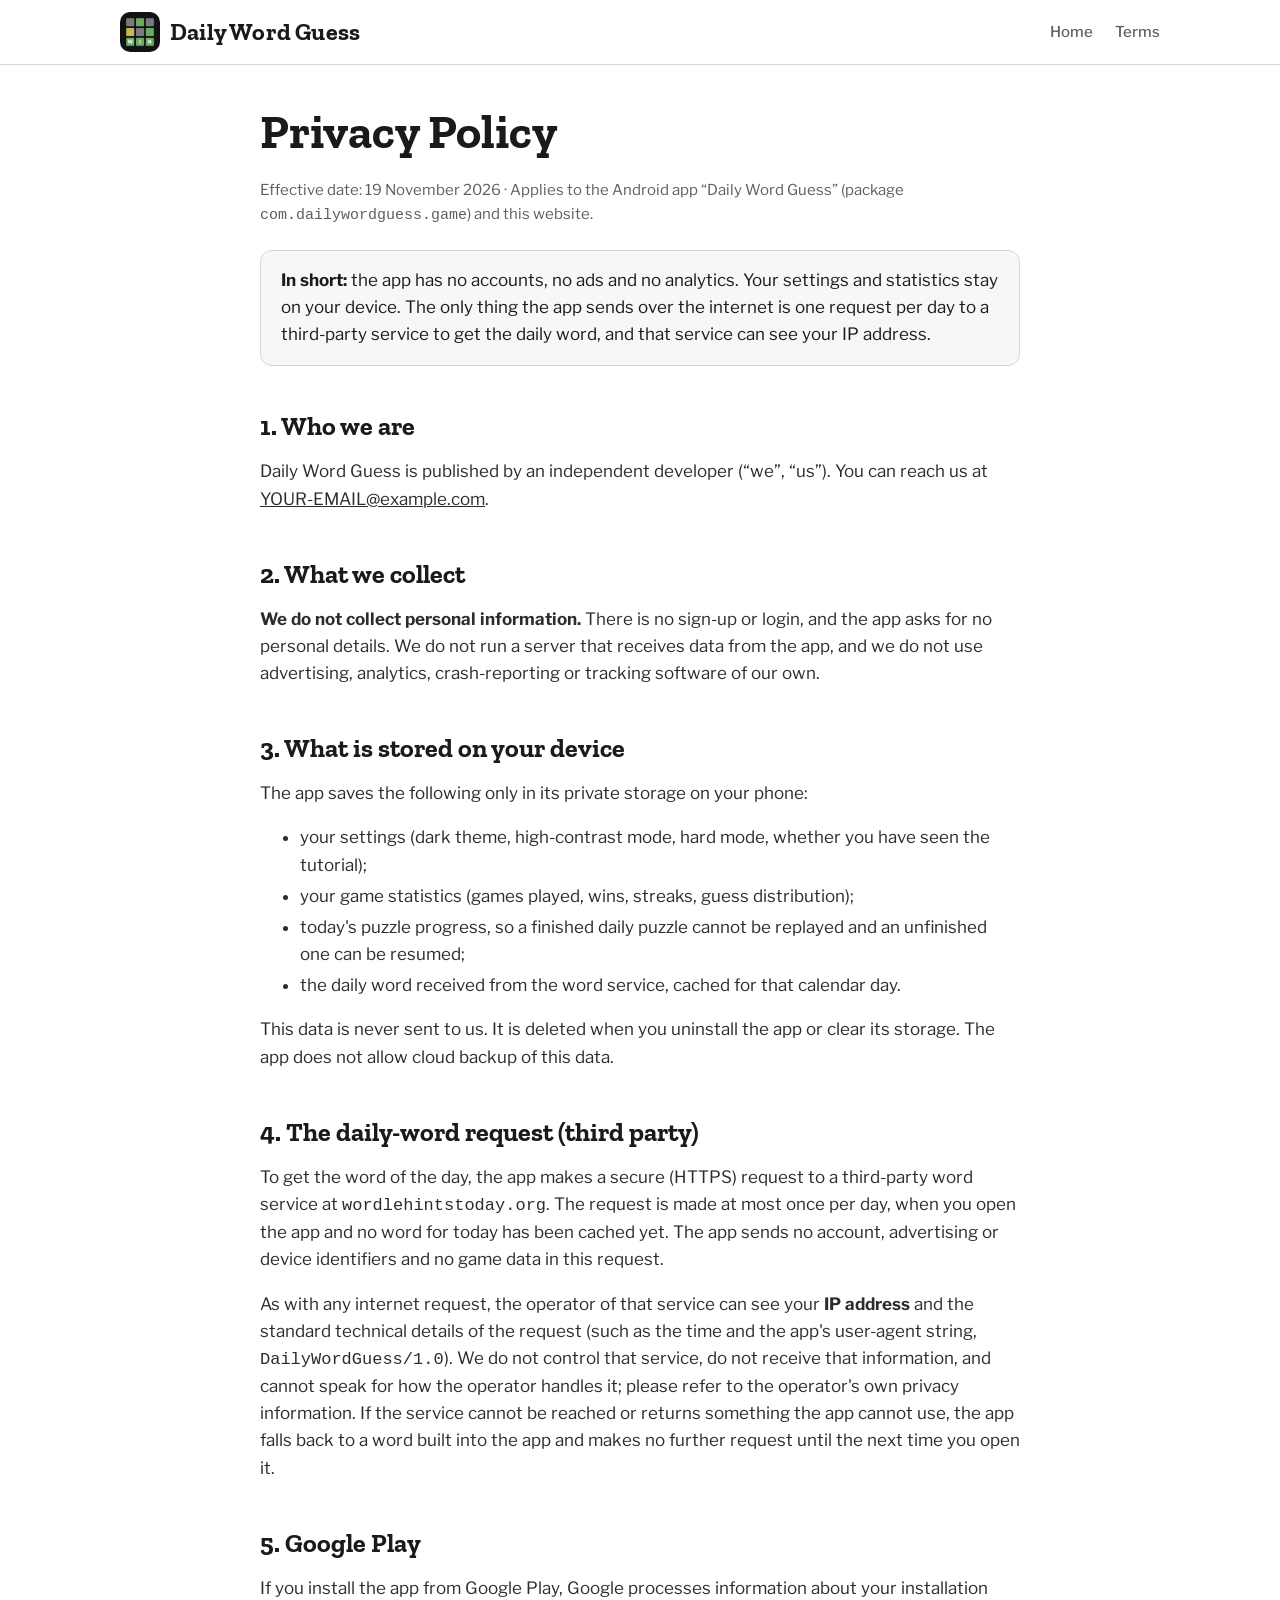
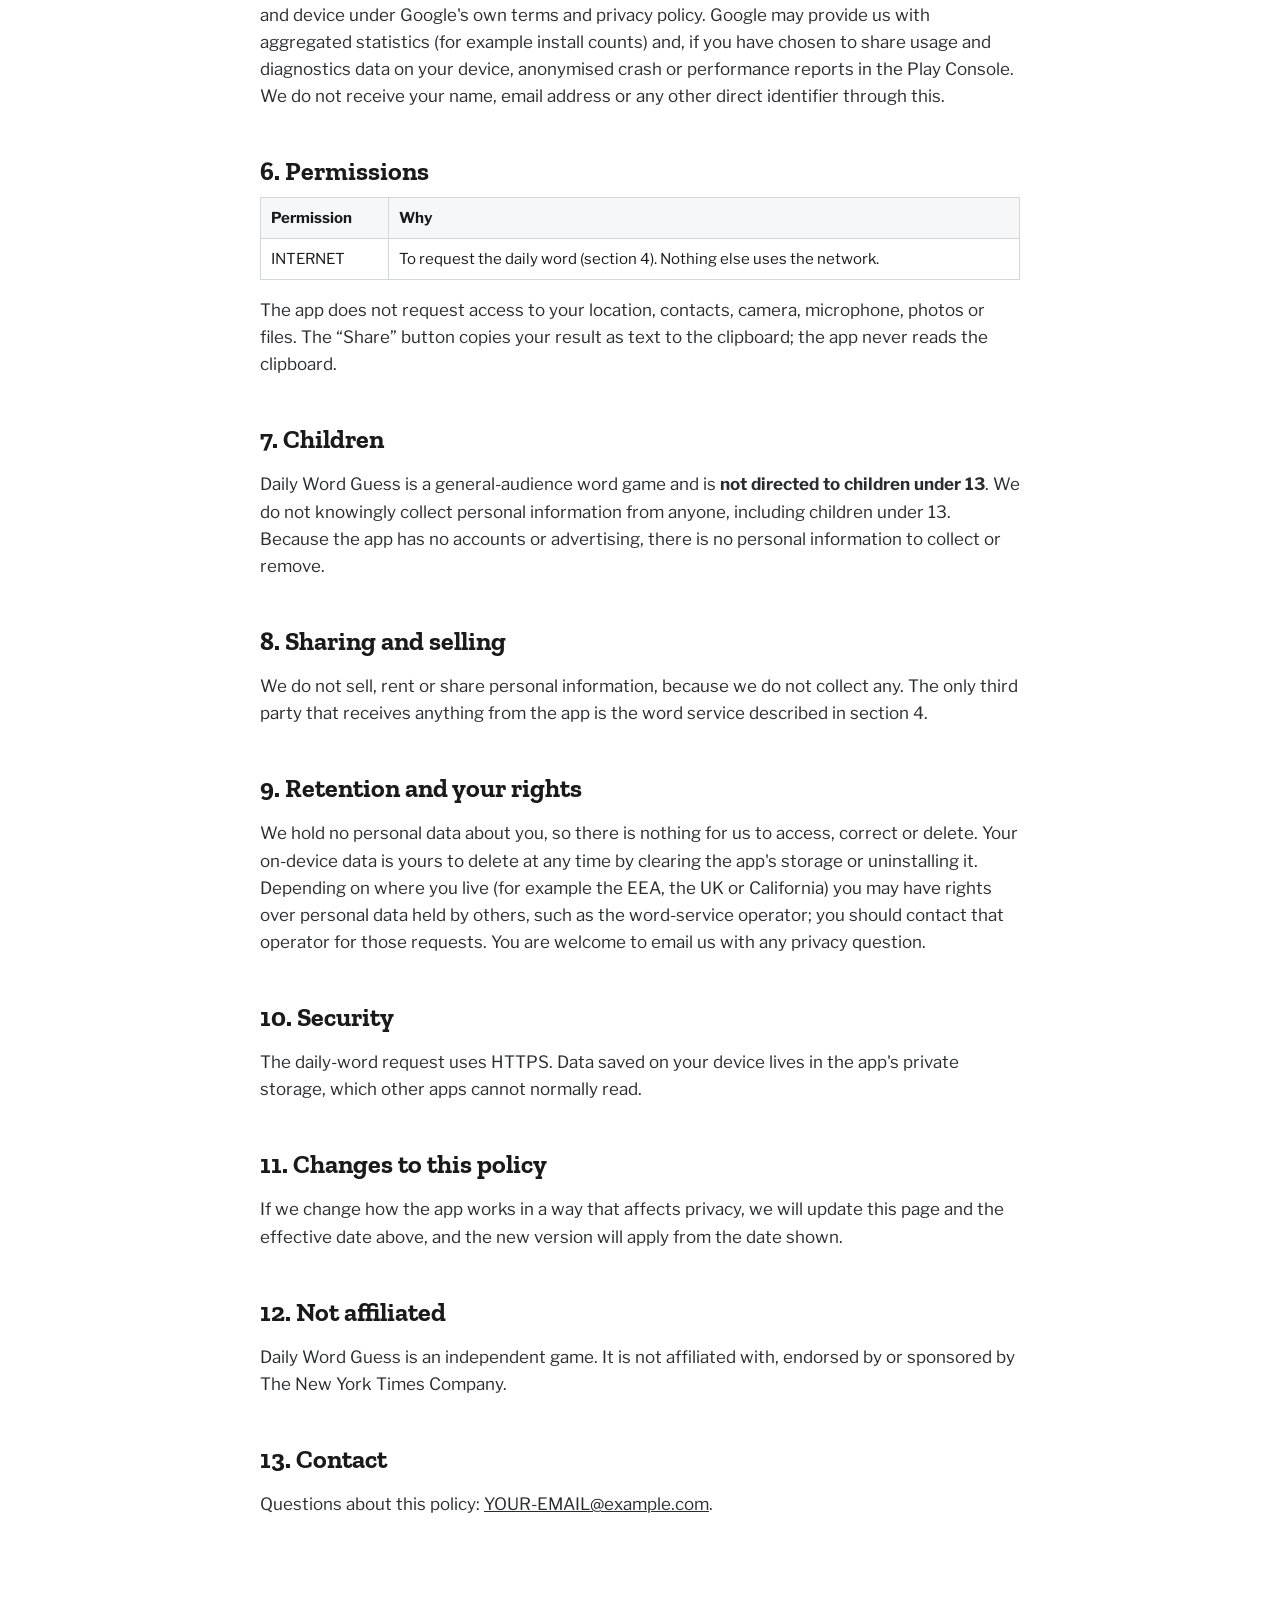
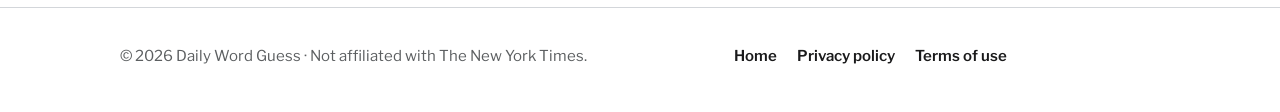
==== privacy.html @ 6bc9a317 "Daily Word Guess website" ====
<!doctype html>
<html lang="en">
<head>
<meta charset="utf-8">
<meta name="viewport" content="width=device-width, initial-scale=1">
<title>Privacy Policy - Daily Word Guess</title>
<meta name="description" content="Privacy policy for the Daily Word Guess Android app: no accounts, no ads, no analytics. Statistics stay on your device; the daily word is requested from a third-party service.">
<meta name="theme-color" content="#ffffff">
<link rel="icon" type="image/png" href="assets/img/favicon.png">
<link rel="canonical" href="https://md-sharik.github.io/daily-word-guess/privacy.html">
<link rel="stylesheet" href="assets/css/style.css">
</head>
<body>
<header class="nav">
  <div class="wrap nav-in">
    <a class="brand" href="./" aria-label="Daily Word Guess home"><img src="assets/img/icon-180.png" width="40" height="40" alt=""><span>Daily Word Guess</span></a>
    <nav class="links" aria-label="Main"><a href="./">Home</a><a href="terms.html">Terms</a></nav>
  </div>
</header>
<main class="wrap doc">
<h1>Privacy Policy</h1>
<p class="meta">Effective date: 19 November 2026 &middot; Applies to the Android app &ldquo;Daily Word Guess&rdquo; (package <code>com.dailywordguess.game</code>) and this website.</p>

<div class="box"><strong>In short:</strong> the app has no accounts, no ads and no analytics. Your settings and statistics stay on your device. The only thing the app sends over the internet is one request per day to a third-party service to get the daily word, and that service can see your IP address.</div>

<h2>1. Who we are</h2>
<p>Daily Word Guess is published by an independent developer (&ldquo;we&rdquo;, &ldquo;us&rdquo;). You can reach us at <a href="mailto:YOUR-EMAIL@example.com">YOUR-EMAIL@example.com</a>.</p>

<h2>2. What we collect</h2>
<p><strong>We do not collect personal information.</strong> There is no sign-up or login, and the app asks for no personal details. We do not run a server that receives data from the app, and we do not use advertising, analytics, crash-reporting or tracking software of our own.</p>

<h2>3. What is stored on your device</h2>
<p>The app saves the following only in its private storage on your phone:</p>
<ul>
  <li>your settings (dark theme, high-contrast mode, hard mode, whether you have seen the tutorial);</li>
  <li>your game statistics (games played, wins, streaks, guess distribution);</li>
  <li>today's puzzle progress, so a finished daily puzzle cannot be replayed and an unfinished one can be resumed;</li>
  <li>the daily word received from the word service, cached for that calendar day.</li>
</ul>
<p>This data is never sent to us. It is deleted when you uninstall the app or clear its storage. The app does not allow cloud backup of this data.</p>

<h2>4. The daily-word request (third party)</h2>
<p>To get the word of the day, the app makes a secure (HTTPS) request to a third-party word service at <code>wordlehintstoday.org</code>. The request is made at most once per day, when you open the app and no word for today has been cached yet. The app sends no account, advertising or device identifiers and no game data in this request.</p>
<p>As with any internet request, the operator of that service can see your <strong>IP address</strong> and the standard technical details of the request (such as the time and the app's user-agent string, <code>DailyWordGuess/1.0</code>). We do not control that service, do not receive that information, and cannot speak for how the operator handles it; please refer to the operator's own privacy information. If the service cannot be reached or returns something the app cannot use, the app falls back to a word built into the app and makes no further request until the next time you open it.</p>

<h2>5. Google Play</h2>
<p>If you install the app from Google Play, Google processes information about your installation and device under Google's own terms and privacy policy. Google may provide us with aggregated statistics (for example install counts) and, if you have chosen to share usage and diagnostics data on your device, anonymised crash or performance reports in the Play Console. We do not receive your name, email address or any other direct identifier through this.</p>

<h2>6. Permissions</h2>
<table>
  <thead><tr><th>Permission</th><th>Why</th></tr></thead>
  <tbody>
    <tr><td>INTERNET</td><td>To request the daily word (section 4). Nothing else uses the network.</td></tr>
  </tbody>
</table>
<p>The app does not request access to your location, contacts, camera, microphone, photos or files. The &ldquo;Share&rdquo; button copies your result as text to the clipboard; the app never reads the clipboard.</p>

<h2>7. Children</h2>
<p>Daily Word Guess is a general-audience word game and is <strong>not directed to children under 13</strong>. We do not knowingly collect personal information from anyone, including children under 13. Because the app has no accounts or advertising, there is no personal information to collect or remove.</p>

<h2>8. Sharing and selling</h2>
<p>We do not sell, rent or share personal information, because we do not collect any. The only third party that receives anything from the app is the word service described in section 4.</p>

<h2>9. Retention and your rights</h2>
<p>We hold no personal data about you, so there is nothing for us to access, correct or delete. Your on-device data is yours to delete at any time by clearing the app's storage or uninstalling it. Depending on where you live (for example the EEA, the UK or California) you may have rights over personal data held by others, such as the word-service operator; you should contact that operator for those requests. You are welcome to email us with any privacy question.</p>

<h2>10. Security</h2>
<p>The daily-word request uses HTTPS. Data saved on your device lives in the app's private storage, which other apps cannot normally read.</p>

<h2>11. Changes to this policy</h2>
<p>If we change how the app works in a way that affects privacy, we will update this page and the effective date above, and the new version will apply from the date shown.</p>

<h2>12. Not affiliated</h2>
<p>Daily Word Guess is an independent game. It is not affiliated with, endorsed by or sponsored by The New York Times Company.</p>

<h2>13. Contact</h2>
<p>Questions about this policy: <a href="mailto:YOUR-EMAIL@example.com">YOUR-EMAIL@example.com</a>.</p>
</main>
<footer>
  <div class="wrap foot">
    <div>&copy; <span id="yr">2026</span> Daily Word Guess &middot; Not affiliated with The New York Times.</div>
    <nav aria-label="Legal"><a href="./">Home</a><a href="privacy.html">Privacy policy</a><a href="terms.html">Terms of use</a></nav>
  </div>
</footer>
<script>document.getElementById("yr").textContent = new Date().getFullYear();</script>
</body>
</html>
---- assets/css/style.css ----
/* Daily Word Guess - landing page. Classic white look. Fonts: Zilla Slab + Libre Franklin (SIL OFL 1.1) */
@font-face { font-family: "Zilla Slab"; src: url("../fonts/ZillaSlab-Bold.ttf") format("truetype"); font-weight: 700; font-display: swap; }
@font-face { font-family: "Libre Franklin"; src: url("../fonts/LibreFranklin.ttf") format("truetype"); font-weight: 100 900; font-display: swap; }

:root {
  --bg: #ffffff; --text: #1a1a1b; --muted: #5c5f61; --line: #d3d6da; --soft: #f6f7f8;
  --green: #6aaa64; --yellow: #c9b458; --gray: #787c7e;
  --slab: "Zilla Slab", Georgia, "Times New Roman", serif;
  --sans: "Libre Franklin", system-ui, -apple-system, "Segoe UI", Roboto, Arial, sans-serif;
}
*, *::before, *::after { box-sizing: border-box; }
html { scroll-behavior: smooth; -webkit-text-size-adjust: 100%; }
body { margin: 0; background: var(--bg); color: var(--text); font-family: var(--sans); line-height: 1.6; font-size: 17px; }
img { max-width: 100%; height: auto; display: block; }
a { color: inherit; }
.wrap { width: 100%; max-width: 1080px; margin: 0 auto; padding: 0 20px; }
.skip { position: absolute; left: -999px; top: 0; background: #000; color: #fff; padding: 8px 14px; z-index: 50; }
.skip:focus { left: 8px; top: 8px; }

/* header */
.nav { position: sticky; top: 0; z-index: 20; background: rgba(255,255,255,.94); backdrop-filter: blur(8px); border-bottom: 1px solid var(--line); }
.nav-in { display: flex; align-items: center; justify-content: space-between; gap: 16px; min-height: 64px; }
.brand { display: flex; align-items: center; gap: 10px; text-decoration: none; font-family: var(--slab); font-weight: 700; font-size: 24px; letter-spacing: .2px; }
.brand { white-space: nowrap; }
.brand img { border-radius: 10px; }
.nav .btn-soon { display: none; }
@media (min-width: 560px) { .nav .btn-soon { display: inline-block; } }
.links { display: none; gap: 22px; font-weight: 500; font-size: 15px; }
.links a { text-decoration: none; color: var(--muted); }
.links a:hover { color: var(--text); }
@media (min-width: 760px) { .links { display: flex; } }

.btn { display: inline-block; background: var(--text); color: #fff; text-decoration: none; font-weight: 700; padding: 14px 26px; border-radius: 999px; border: 0; font-size: 17px; cursor: pointer; }
.btn:hover { background: #000; }
.btn-sm { padding: 9px 18px; font-size: 14px; }
.btn-soon { background: var(--soft); color: var(--muted); border: 1px solid var(--line); cursor: default; }
.btn-soon:hover { background: var(--soft); }
.btn-ghost { background: #fff; color: var(--text); border: 2px solid var(--text); }
.btn-ghost:hover { background: var(--soft); }

/* hero */
.hero { padding: 48px 0 40px; border-bottom: 1px solid var(--line); }
.hero-in { display: grid; gap: 36px; align-items: center; }
@media (min-width: 860px) { .hero-in { grid-template-columns: 1.05fr .95fr; } .hero { padding: 72px 0 64px; } }
h1, h2, h3 { font-family: var(--slab); line-height: 1.12; margin: 0 0 .4em; font-weight: 700; }
h1 { font-size: clamp(40px, 7.4vw, 64px); text-wrap: balance; }
h2 { font-size: clamp(30px, 4.6vw, 40px); }
h3 { font-size: 24px; }
.lead { font-size: 20px; color: var(--muted); max-width: 34ch; margin: 0 0 26px; }
.cta { display: flex; flex-wrap: wrap; gap: 12px; }
.fine { font-size: 14px; color: var(--muted); margin-top: 18px; }

/* tiles */
.board { display: grid; grid-template-columns: repeat(5, 1fr); gap: 7px; width: min(100%, 340px); margin: 0 auto; }
.board .t, .row .t { aspect-ratio: 1; display: grid; place-items: center; font-weight: 800; font-size: clamp(22px, 6vw, 32px); text-transform: uppercase; border: 2px solid var(--line); color: var(--text); background: #fff; user-select: none; }
.t.f { border-color: #878a8c; }
.t.g { background: var(--green); border-color: var(--green); color: #fff; }
.t.y { background: var(--yellow); border-color: var(--yellow); color: #fff; }
.t.x { background: var(--gray); border-color: var(--gray); color: #fff; }
.t.flip { transform: scaleY(0); }
.t.anim { transition: transform .25s ease; }
.t.pop { animation: pop .12s ease; }
@keyframes pop { 50% { transform: scale(1.12); } }

section { padding: 56px 0; scroll-margin-top: 64px; }
.alt { background: var(--soft); border-top: 1px solid var(--line); border-bottom: 1px solid var(--line); }
.sub { color: var(--muted); max-width: 60ch; margin: 0 0 28px; }

/* how */
.steps { display: grid; gap: 18px; }
@media (min-width: 760px) { .steps { grid-template-columns: repeat(3, 1fr); } }
.card { background: #fff; border: 1px solid var(--line); border-radius: 14px; padding: 22px; }
.row { display: flex; gap: 5px; margin: 14px 0 12px; }
.row .t { width: 46px; font-size: 22px; flex: none; }
.card p { margin: 0; color: var(--muted); font-size: 16px; }

/* features */
.feat { display: grid; gap: 16px; }
@media (min-width: 640px) { .feat { grid-template-columns: repeat(2, 1fr); } }
@media (min-width: 960px) { .feat { grid-template-columns: repeat(3, 1fr); } }
.feat .card h3 { font-size: 21px; margin-bottom: 6px; }
.dot { display: inline-block; width: 14px; height: 14px; border-radius: 3px; margin-right: 8px; vertical-align: -1px; }

/* screens */
.shots { display: flex; gap: 18px; overflow-x: auto; padding: 6px 20px 20px; margin: 0 -20px; scroll-snap-type: x mandatory; }
.shots figure { margin: 0; flex: 0 0 220px; scroll-snap-align: start; }
.shots img { border-radius: 18px; border: 1px solid var(--line); box-shadow: 0 6px 18px rgba(0,0,0,.08); }
.shots figcaption { font-size: 14px; color: var(--muted); margin-top: 10px; text-align: center; }
@media (min-width: 900px) { .shots figure { flex-basis: 240px; } }

/* faq */
details { border-bottom: 1px solid var(--line); padding: 16px 0; }
summary { cursor: pointer; font-weight: 700; font-size: 18px; list-style: none; display: flex; justify-content: space-between; gap: 12px; }
summary::-webkit-details-marker { display: none; }
summary::after { content: "+"; font-size: 24px; line-height: 1; color: var(--muted); }
details[open] summary::after { content: "\2212"; }
details p { margin: 10px 0 0; color: var(--muted); }

/* footer */
footer { border-top: 1px solid var(--line); padding: 36px 0 48px; font-size: 15px; color: var(--muted); }
.foot { display: grid; gap: 18px; }
@media (min-width: 760px) { .foot { grid-template-columns: 1.4fr 1fr; } }
.foot nav { display: flex; gap: 20px; flex-wrap: wrap; }
.foot a { text-decoration: none; font-weight: 600; color: var(--text); }
.foot a:hover { text-decoration: underline; }

/* legal pages */
.doc { padding: 40px 0 72px; max-width: 760px; }
.doc h1 { font-size: clamp(34px, 6vw, 48px); }
.doc h2 { font-size: 26px; margin-top: 1.8em; }
.doc p, .doc li { color: #2b2c2e; }
.doc li { margin: 4px 0; }
.doc .meta { color: var(--muted); font-size: 15px; }
.doc .box { background: var(--soft); border: 1px solid var(--line); border-radius: 12px; padding: 16px 20px; margin: 22px 0; }
.doc table { border-collapse: collapse; width: 100%; font-size: 15px; }
.doc th, .doc td { border: 1px solid var(--line); padding: 8px 10px; text-align: left; vertical-align: top; }
.doc th { background: var(--soft); }
@media (max-width: 560px) { .doc table, .doc thead, .doc tbody, .doc tr, .doc th, .doc td { display: block; } .doc thead { display: none; } .doc td { border-top: 0; } .doc tr { border: 1px solid var(--line); margin-bottom: 10px; border-radius: 8px; overflow: hidden; } .doc td:first-child { background: var(--soft); font-weight: 700; } }

@media (prefers-reduced-motion: reduce) { html { scroll-behavior: auto; } .t.anim { transition: none; } .t.pop { animation: none; } }
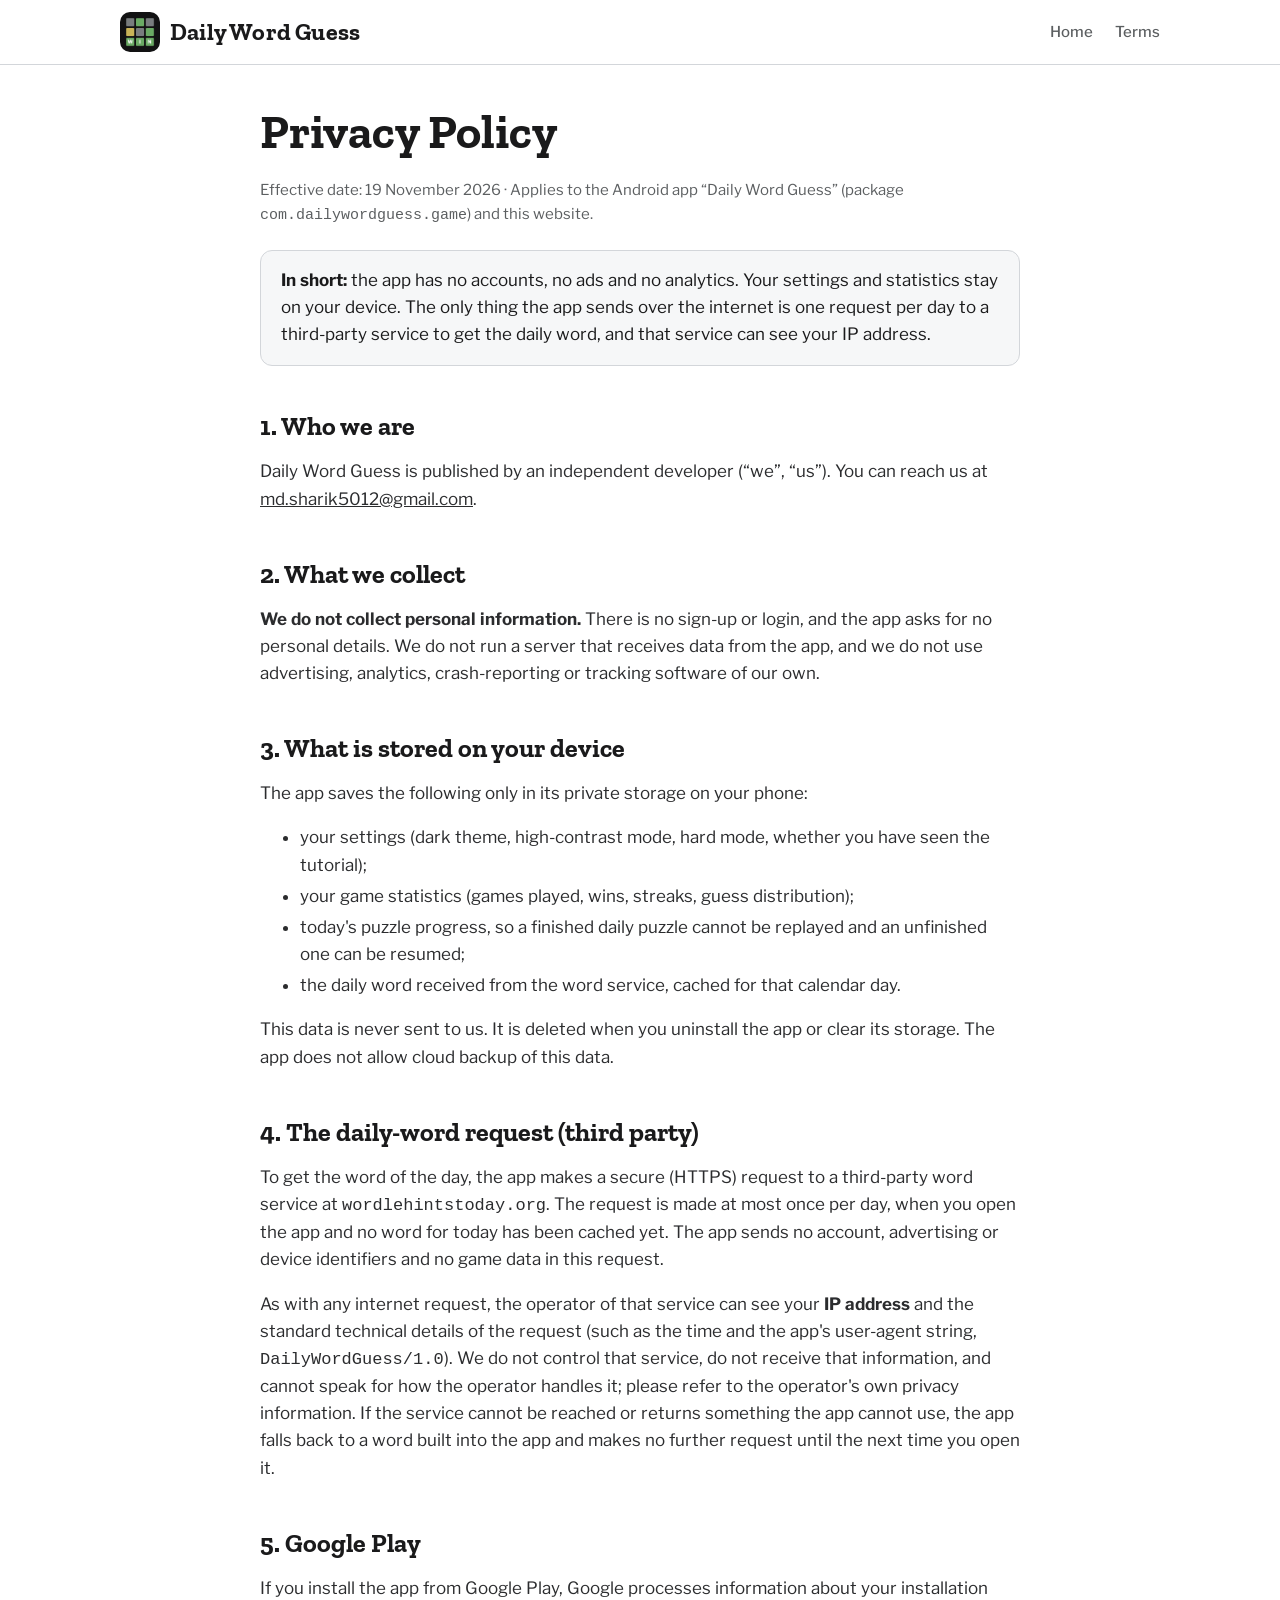
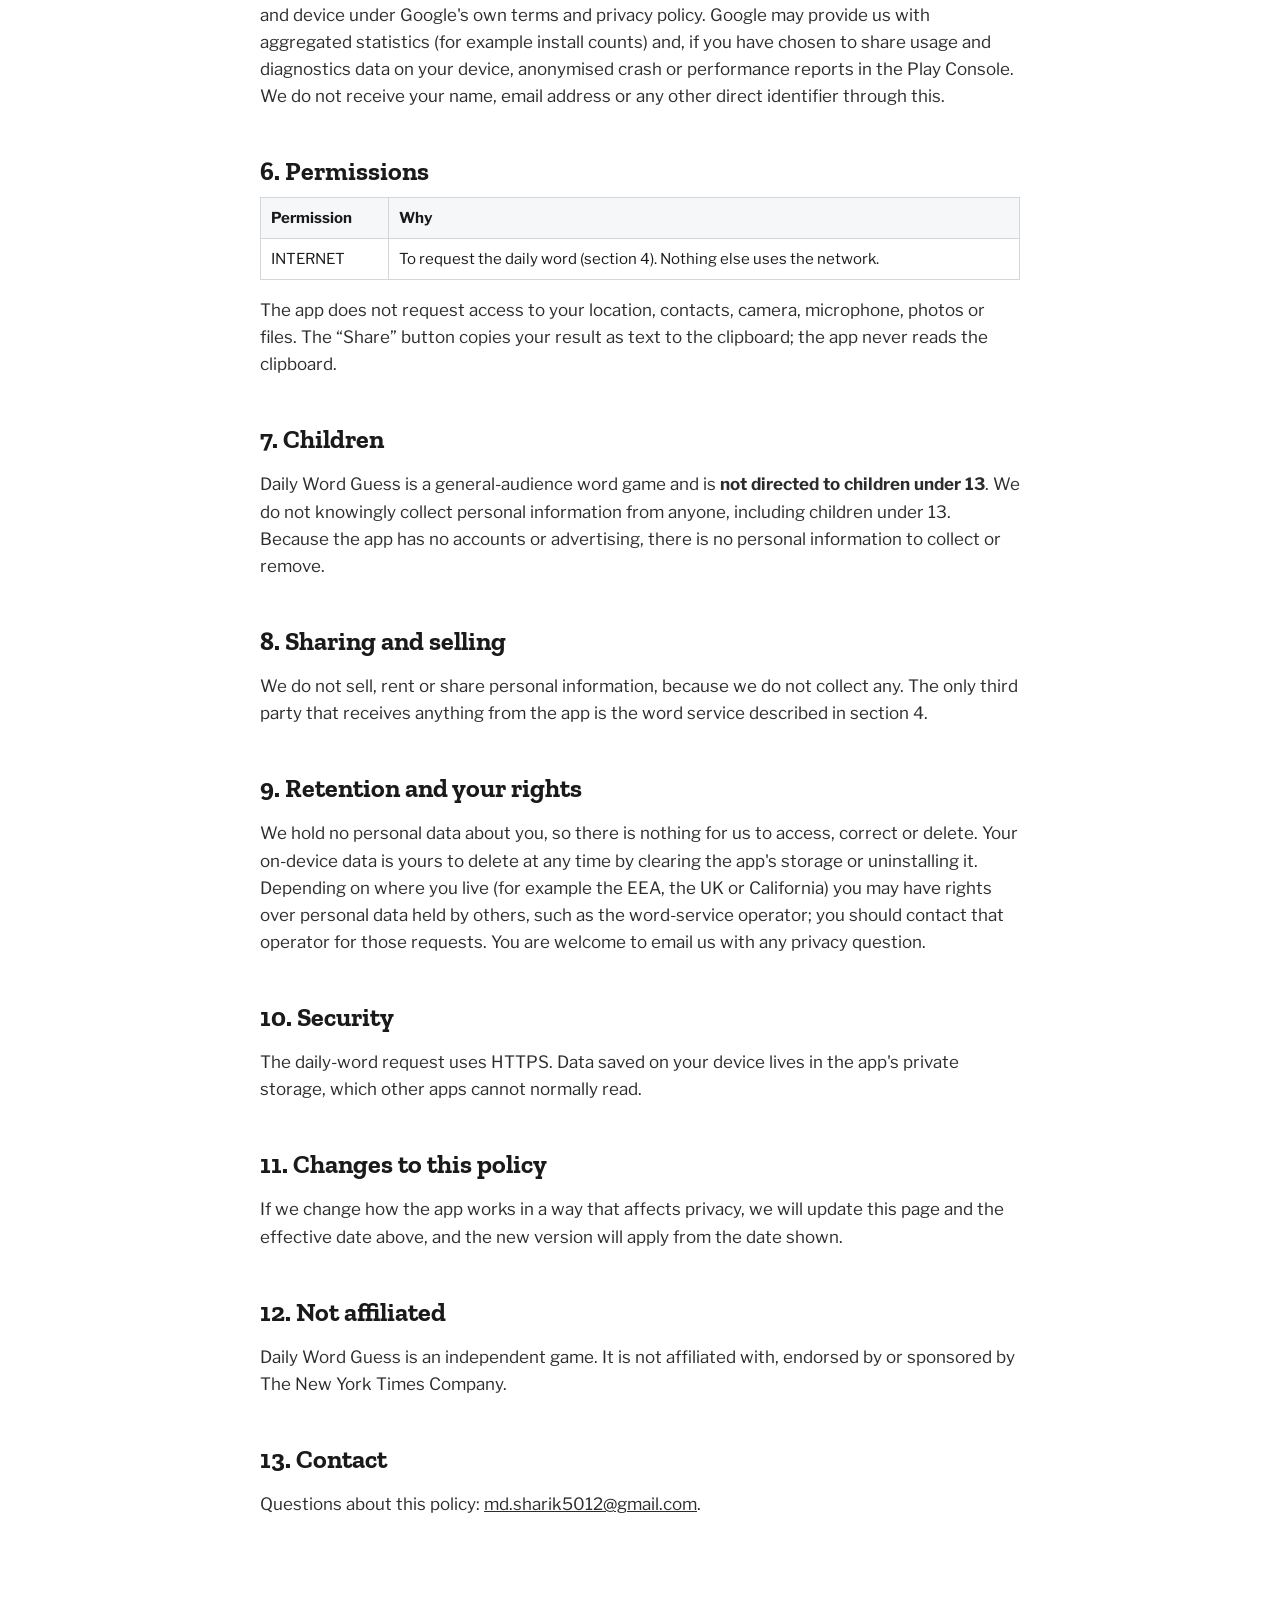
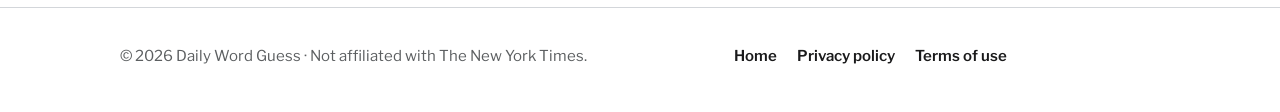
==== commit 8f4eab04: "Add contact email" ====
--- a/privacy.html
+++ b/privacy.html
@@ -1,4 +1,4 @@
-<!doctype html>
+﻿<!doctype html>
 <html lang="en">
 <head>
 <meta charset="utf-8">
@@ -24,7 +24,7 @@
 <div class="box"><strong>In short:</strong> the app has no accounts, no ads and no analytics. Your settings and statistics stay on your device. The only thing the app sends over the internet is one request per day to a third-party service to get the daily word, and that service can see your IP address.</div>
 
 <h2>1. Who we are</h2>
-<p>Daily Word Guess is published by an independent developer (&ldquo;we&rdquo;, &ldquo;us&rdquo;). You can reach us at <a href="mailto:YOUR-EMAIL@example.com">YOUR-EMAIL@example.com</a>.</p>
+<p>Daily Word Guess is published by an independent developer (&ldquo;we&rdquo;, &ldquo;us&rdquo;). You can reach us at <a href="mailto:md.sharik5012@gmail.com">md.sharik5012@gmail.com</a>.</p>
 
 <h2>2. What we collect</h2>
 <p><strong>We do not collect personal information.</strong> There is no sign-up or login, and the app asks for no personal details. We do not run a server that receives data from the app, and we do not use advertising, analytics, crash-reporting or tracking software of our own.</p>
@@ -74,7 +74,7 @@
 <p>Daily Word Guess is an independent game. It is not affiliated with, endorsed by or sponsored by The New York Times Company.</p>
 
 <h2>13. Contact</h2>
-<p>Questions about this policy: <a href="mailto:YOUR-EMAIL@example.com">YOUR-EMAIL@example.com</a>.</p>
+<p>Questions about this policy: <a href="mailto:md.sharik5012@gmail.com">md.sharik5012@gmail.com</a>.</p>
 </main>
 <footer>
   <div class="wrap foot">
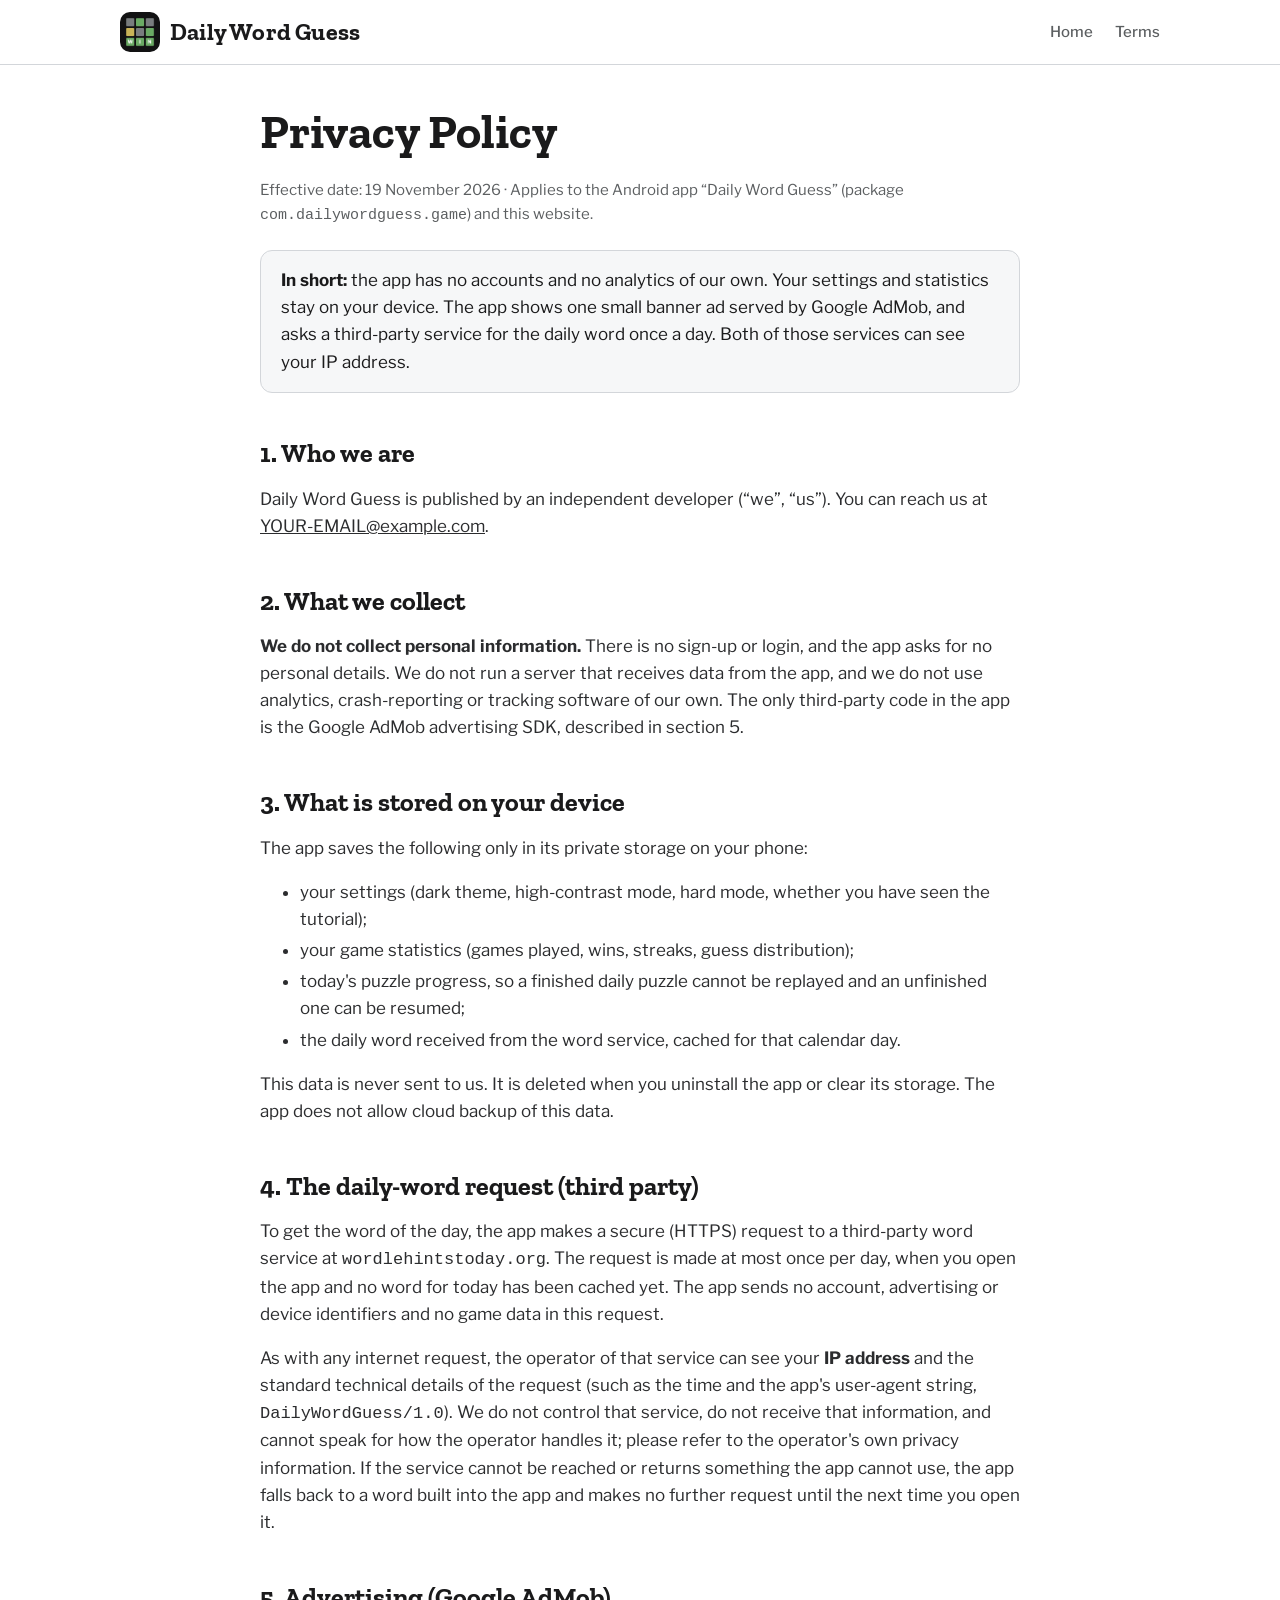
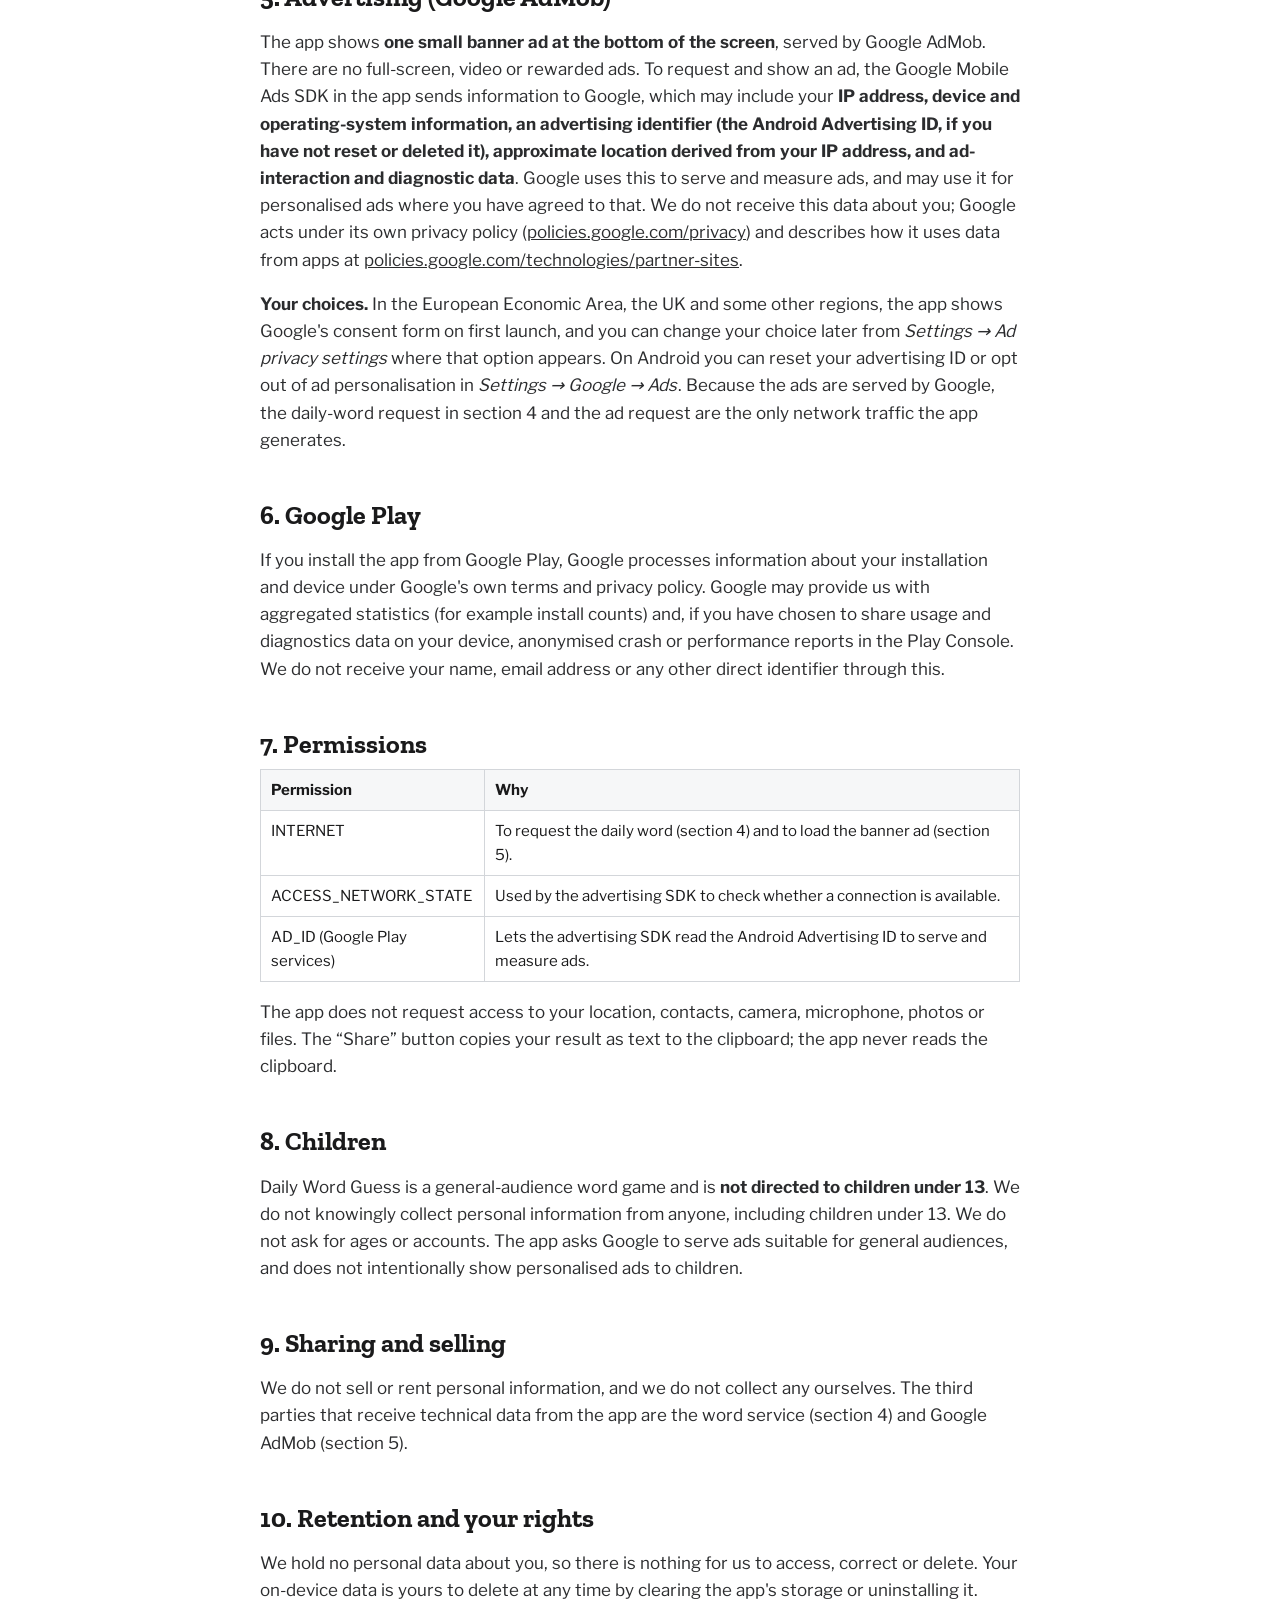
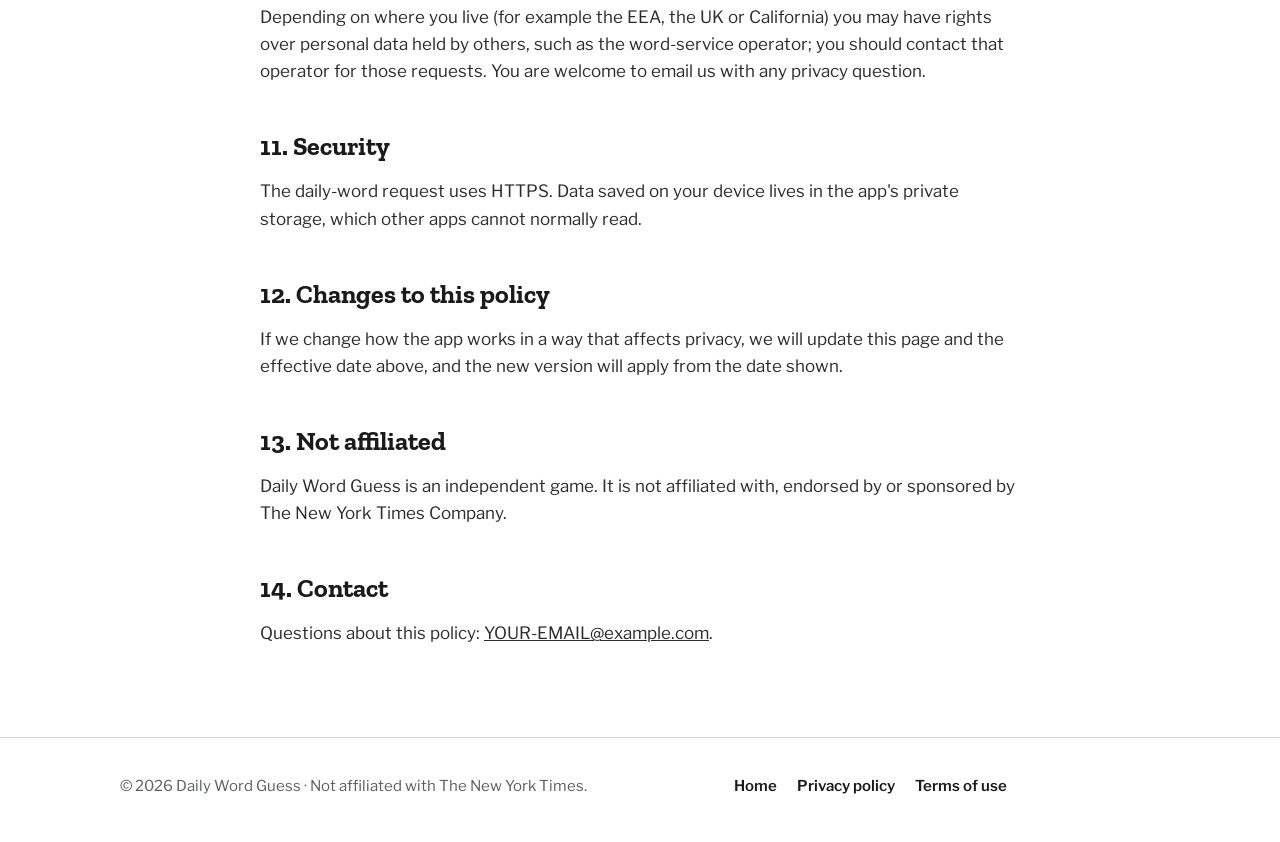
==== commit f0be9b81: "Document banner ads (AdMob) in privacy policy, terms and landing page" ====
--- a/privacy.html
+++ b/privacy.html
@@ -1,10 +1,10 @@
-﻿<!doctype html>
+<!doctype html>
 <html lang="en">
 <head>
 <meta charset="utf-8">
 <meta name="viewport" content="width=device-width, initial-scale=1">
 <title>Privacy Policy - Daily Word Guess</title>
-<meta name="description" content="Privacy policy for the Daily Word Guess Android app: no accounts, no ads, no analytics. Statistics stay on your device; the daily word is requested from a third-party service.">
+<meta name="description" content="Privacy policy for the Daily Word Guess Android app: no accounts, no analytics, one small banner ad served by Google AdMob. Statistics stay on your device; the daily word is requested from a third-party service.">
 <meta name="theme-color" content="#ffffff">
 <link rel="icon" type="image/png" href="assets/img/favicon.png">
 <link rel="canonical" href="https://md-sharik.github.io/daily-word-guess/privacy.html">
@@ -21,13 +21,13 @@
 <h1>Privacy Policy</h1>
 <p class="meta">Effective date: 19 November 2026 &middot; Applies to the Android app &ldquo;Daily Word Guess&rdquo; (package <code>com.dailywordguess.game</code>) and this website.</p>
 
-<div class="box"><strong>In short:</strong> the app has no accounts, no ads and no analytics. Your settings and statistics stay on your device. The only thing the app sends over the internet is one request per day to a third-party service to get the daily word, and that service can see your IP address.</div>
+<div class="box"><strong>In short:</strong> the app has no accounts and no analytics of our own. Your settings and statistics stay on your device. The app shows one small banner ad served by Google AdMob, and asks a third-party service for the daily word once a day. Both of those services can see your IP address.</div>
 
 <h2>1. Who we are</h2>
-<p>Daily Word Guess is published by an independent developer (&ldquo;we&rdquo;, &ldquo;us&rdquo;). You can reach us at <a href="mailto:md.sharik5012@gmail.com">md.sharik5012@gmail.com</a>.</p>
+<p>Daily Word Guess is published by an independent developer (&ldquo;we&rdquo;, &ldquo;us&rdquo;). You can reach us at <a href="mailto:YOUR-EMAIL@example.com">YOUR-EMAIL@example.com</a>.</p>
 
 <h2>2. What we collect</h2>
-<p><strong>We do not collect personal information.</strong> There is no sign-up or login, and the app asks for no personal details. We do not run a server that receives data from the app, and we do not use advertising, analytics, crash-reporting or tracking software of our own.</p>
+<p><strong>We do not collect personal information.</strong> There is no sign-up or login, and the app asks for no personal details. We do not run a server that receives data from the app, and we do not use analytics, crash-reporting or tracking software of our own. The only third-party code in the app is the Google AdMob advertising SDK, described in section 5.</p>
 
 <h2>3. What is stored on your device</h2>
 <p>The app saves the following only in its private storage on your phone:</p>
@@ -43,38 +43,44 @@
 <p>To get the word of the day, the app makes a secure (HTTPS) request to a third-party word service at <code>wordlehintstoday.org</code>. The request is made at most once per day, when you open the app and no word for today has been cached yet. The app sends no account, advertising or device identifiers and no game data in this request.</p>
 <p>As with any internet request, the operator of that service can see your <strong>IP address</strong> and the standard technical details of the request (such as the time and the app's user-agent string, <code>DailyWordGuess/1.0</code>). We do not control that service, do not receive that information, and cannot speak for how the operator handles it; please refer to the operator's own privacy information. If the service cannot be reached or returns something the app cannot use, the app falls back to a word built into the app and makes no further request until the next time you open it.</p>
 
-<h2>5. Google Play</h2>
+<h2>5. Advertising (Google AdMob)</h2>
+<p>The app shows <strong>one small banner ad at the bottom of the screen</strong>, served by Google AdMob. There are no full-screen, video or rewarded ads. To request and show an ad, the Google Mobile Ads SDK in the app sends information to Google, which may include your <strong>IP address, device and operating-system information, an advertising identifier (the Android Advertising ID, if you have not reset or deleted it), approximate location derived from your IP address, and ad-interaction and diagnostic data</strong>. Google uses this to serve and measure ads, and may use it for personalised ads where you have agreed to that. We do not receive this data about you; Google acts under its own privacy policy (<a href="https://policies.google.com/privacy" rel="noopener">policies.google.com/privacy</a>) and describes how it uses data from apps at <a href="https://policies.google.com/technologies/partner-sites" rel="noopener">policies.google.com/technologies/partner-sites</a>.</p>
+<p><strong>Your choices.</strong> In the European Economic Area, the UK and some other regions, the app shows Google's consent form on first launch, and you can change your choice later from <em>Settings &rarr; Ad privacy settings</em> where that option appears. On Android you can reset your advertising ID or opt out of ad personalisation in <em>Settings &rarr; Google &rarr; Ads</em>. Because the ads are served by Google, the daily-word request in section 4 and the ad request are the only network traffic the app generates.</p>
+
+<h2>6. Google Play</h2>
 <p>If you install the app from Google Play, Google processes information about your installation and device under Google's own terms and privacy policy. Google may provide us with aggregated statistics (for example install counts) and, if you have chosen to share usage and diagnostics data on your device, anonymised crash or performance reports in the Play Console. We do not receive your name, email address or any other direct identifier through this.</p>
 
-<h2>6. Permissions</h2>
+<h2>7. Permissions</h2>
 <table>
   <thead><tr><th>Permission</th><th>Why</th></tr></thead>
   <tbody>
-    <tr><td>INTERNET</td><td>To request the daily word (section 4). Nothing else uses the network.</td></tr>
+    <tr><td>INTERNET</td><td>To request the daily word (section 4) and to load the banner ad (section 5).</td></tr>
+    <tr><td>ACCESS_NETWORK_STATE</td><td>Used by the advertising SDK to check whether a connection is available.</td></tr>
+    <tr><td>AD_ID (Google Play services)</td><td>Lets the advertising SDK read the Android Advertising ID to serve and measure ads.</td></tr>
   </tbody>
 </table>
 <p>The app does not request access to your location, contacts, camera, microphone, photos or files. The &ldquo;Share&rdquo; button copies your result as text to the clipboard; the app never reads the clipboard.</p>
 
-<h2>7. Children</h2>
-<p>Daily Word Guess is a general-audience word game and is <strong>not directed to children under 13</strong>. We do not knowingly collect personal information from anyone, including children under 13. Because the app has no accounts or advertising, there is no personal information to collect or remove.</p>
+<h2>8. Children</h2>
+<p>Daily Word Guess is a general-audience word game and is <strong>not directed to children under 13</strong>. We do not knowingly collect personal information from anyone, including children under 13. We do not ask for ages or accounts. The app asks Google to serve ads suitable for general audiences, and does not intentionally show personalised ads to children.</p>
 
-<h2>8. Sharing and selling</h2>
-<p>We do not sell, rent or share personal information, because we do not collect any. The only third party that receives anything from the app is the word service described in section 4.</p>
+<h2>9. Sharing and selling</h2>
+<p>We do not sell or rent personal information, and we do not collect any ourselves. The third parties that receive technical data from the app are the word service (section 4) and Google AdMob (section 5).</p>
 
-<h2>9. Retention and your rights</h2>
+<h2>10. Retention and your rights</h2>
 <p>We hold no personal data about you, so there is nothing for us to access, correct or delete. Your on-device data is yours to delete at any time by clearing the app's storage or uninstalling it. Depending on where you live (for example the EEA, the UK or California) you may have rights over personal data held by others, such as the word-service operator; you should contact that operator for those requests. You are welcome to email us with any privacy question.</p>
 
-<h2>10. Security</h2>
+<h2>11. Security</h2>
 <p>The daily-word request uses HTTPS. Data saved on your device lives in the app's private storage, which other apps cannot normally read.</p>
 
-<h2>11. Changes to this policy</h2>
+<h2>12. Changes to this policy</h2>
 <p>If we change how the app works in a way that affects privacy, we will update this page and the effective date above, and the new version will apply from the date shown.</p>
 
-<h2>12. Not affiliated</h2>
+<h2>13. Not affiliated</h2>
 <p>Daily Word Guess is an independent game. It is not affiliated with, endorsed by or sponsored by The New York Times Company.</p>
 
-<h2>13. Contact</h2>
-<p>Questions about this policy: <a href="mailto:md.sharik5012@gmail.com">md.sharik5012@gmail.com</a>.</p>
+<h2>14. Contact</h2>
+<p>Questions about this policy: <a href="mailto:YOUR-EMAIL@example.com">YOUR-EMAIL@example.com</a>.</p>
 </main>
 <footer>
   <div class="wrap foot">
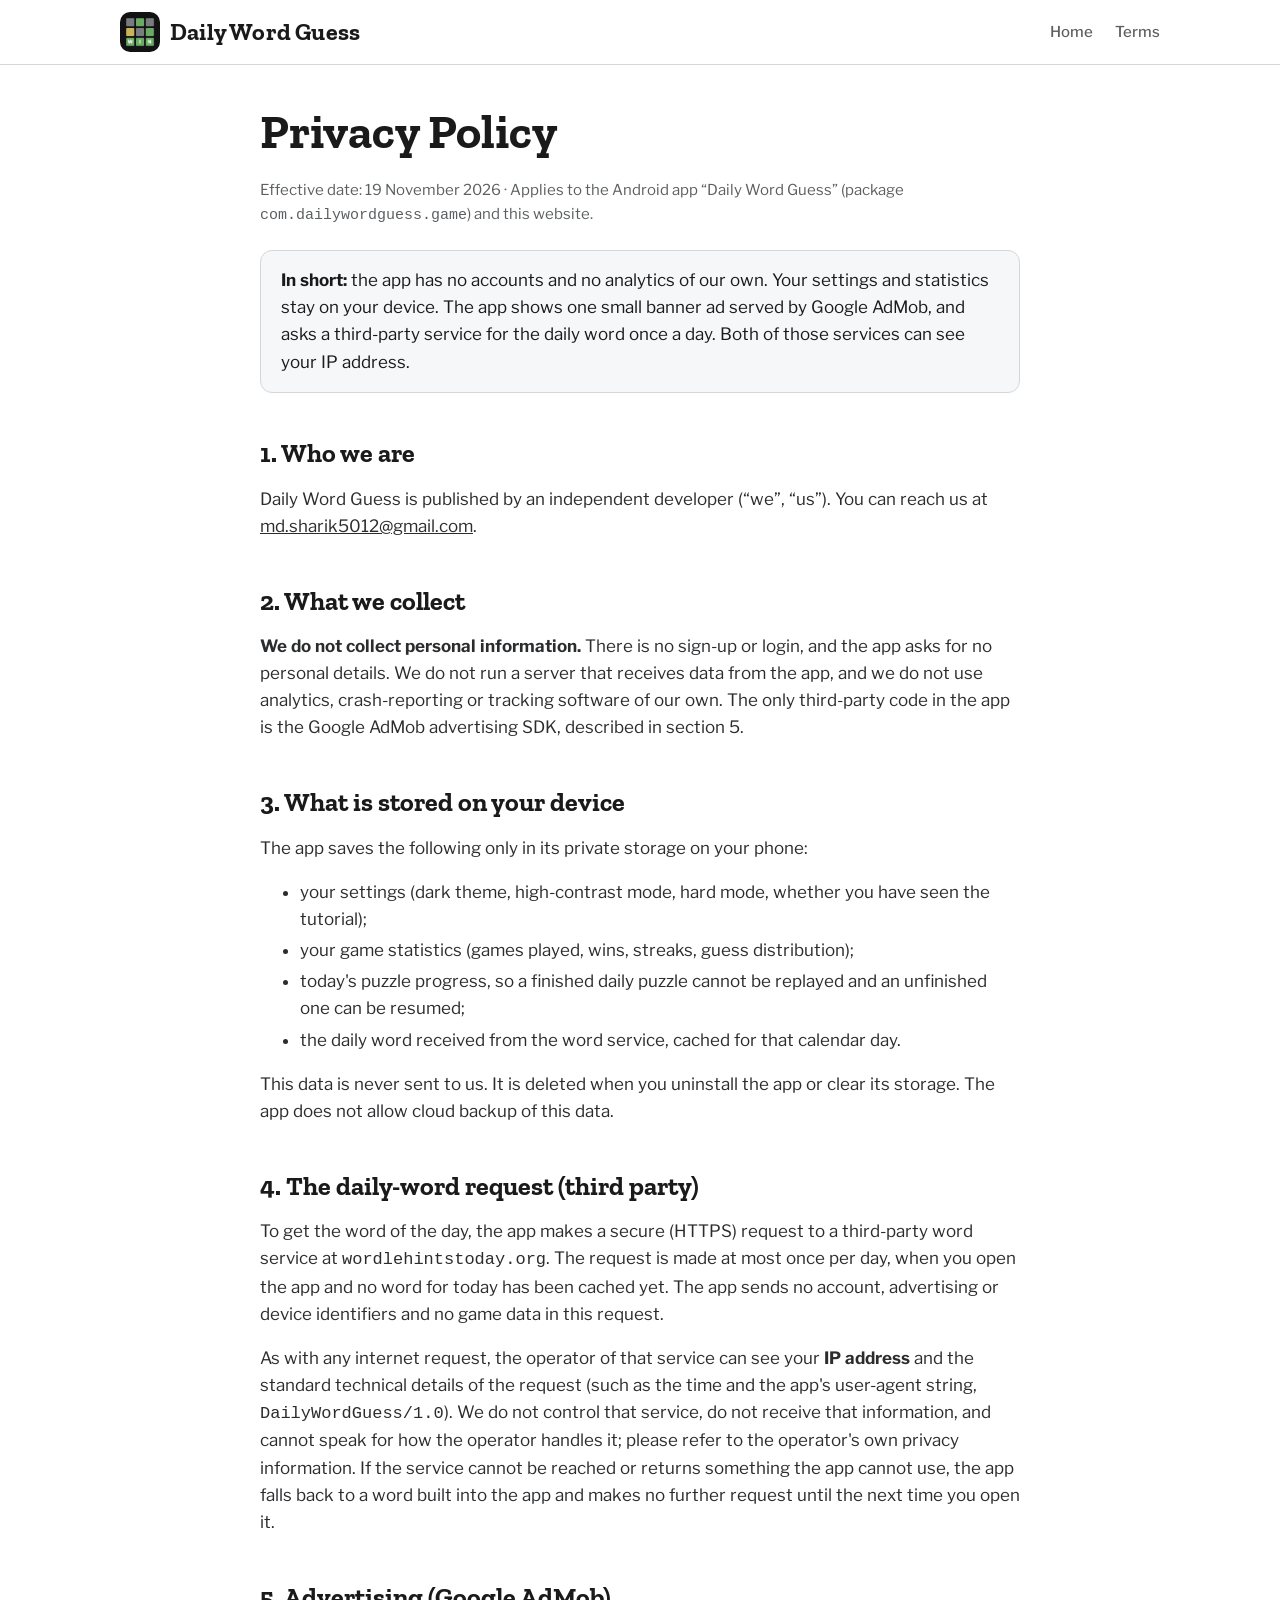
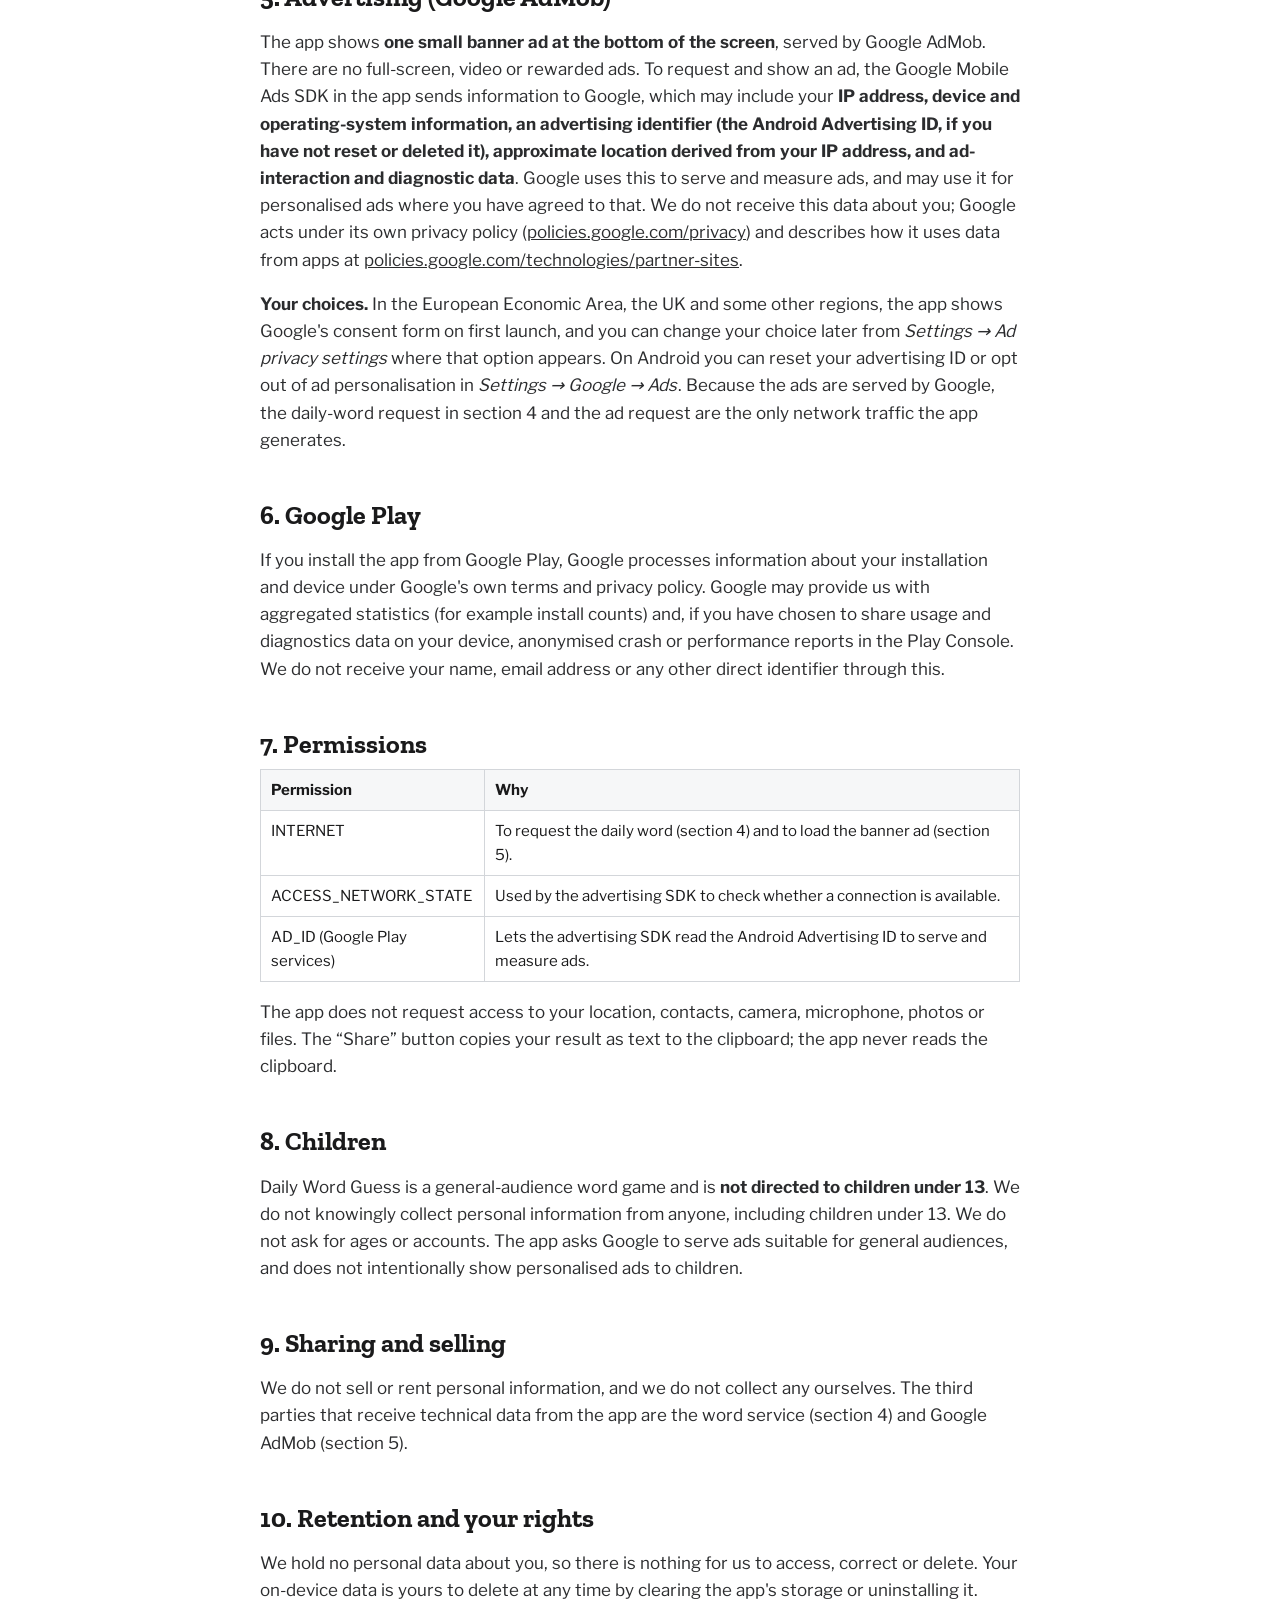
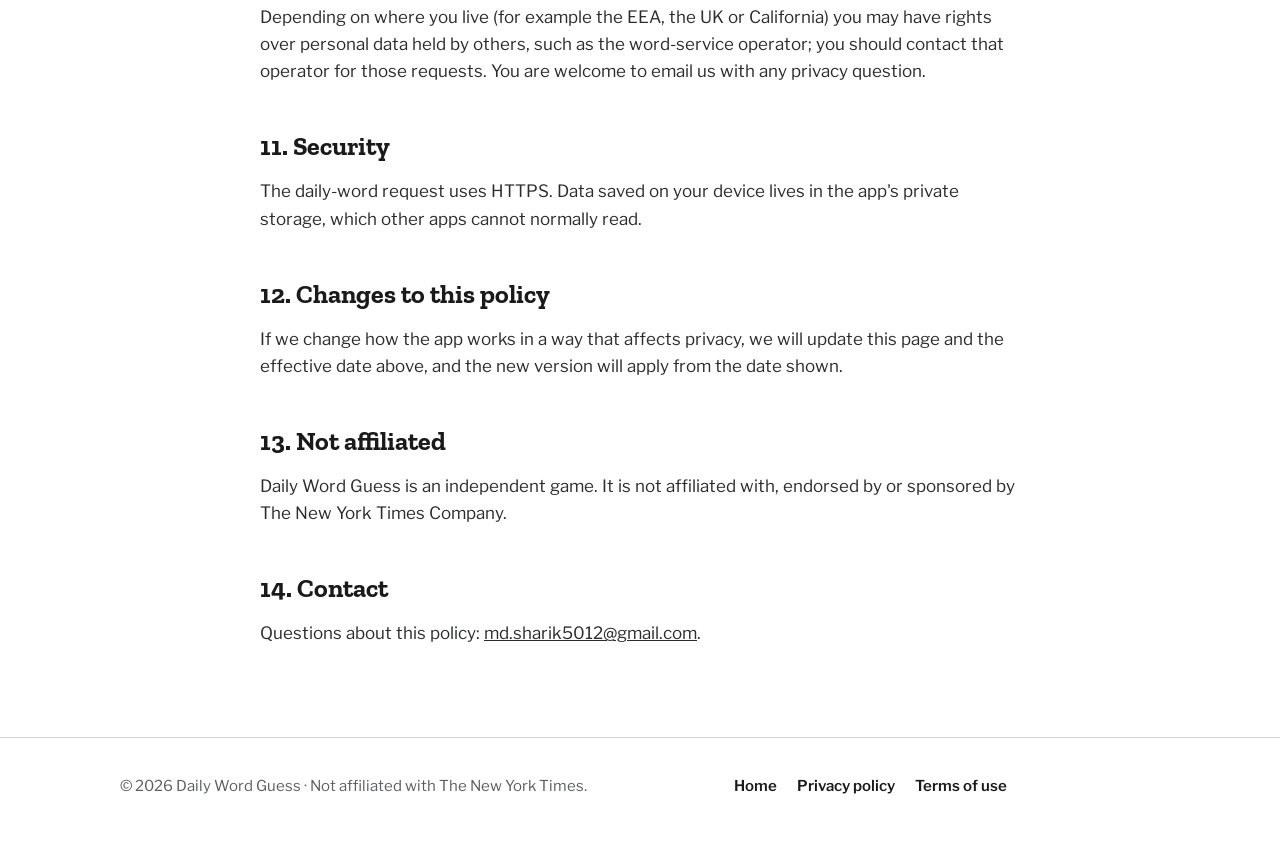
==== commit d08d5e13: "Restore contact email" ====
--- a/privacy.html
+++ b/privacy.html
@@ -24,7 +24,7 @@
 <div class="box"><strong>In short:</strong> the app has no accounts and no analytics of our own. Your settings and statistics stay on your device. The app shows one small banner ad served by Google AdMob, and asks a third-party service for the daily word once a day. Both of those services can see your IP address.</div>
 
 <h2>1. Who we are</h2>
-<p>Daily Word Guess is published by an independent developer (&ldquo;we&rdquo;, &ldquo;us&rdquo;). You can reach us at <a href="mailto:YOUR-EMAIL@example.com">YOUR-EMAIL@example.com</a>.</p>
+<p>Daily Word Guess is published by an independent developer (&ldquo;we&rdquo;, &ldquo;us&rdquo;). You can reach us at <a href="mailto:md.sharik5012@gmail.com">md.sharik5012@gmail.com</a>.</p>
 
 <h2>2. What we collect</h2>
 <p><strong>We do not collect personal information.</strong> There is no sign-up or login, and the app asks for no personal details. We do not run a server that receives data from the app, and we do not use analytics, crash-reporting or tracking software of our own. The only third-party code in the app is the Google AdMob advertising SDK, described in section 5.</p>
@@ -80,7 +80,7 @@
 <p>Daily Word Guess is an independent game. It is not affiliated with, endorsed by or sponsored by The New York Times Company.</p>
 
 <h2>14. Contact</h2>
-<p>Questions about this policy: <a href="mailto:YOUR-EMAIL@example.com">YOUR-EMAIL@example.com</a>.</p>
+<p>Questions about this policy: <a href="mailto:md.sharik5012@gmail.com">md.sharik5012@gmail.com</a>.</p>
 </main>
 <footer>
   <div class="wrap foot">
